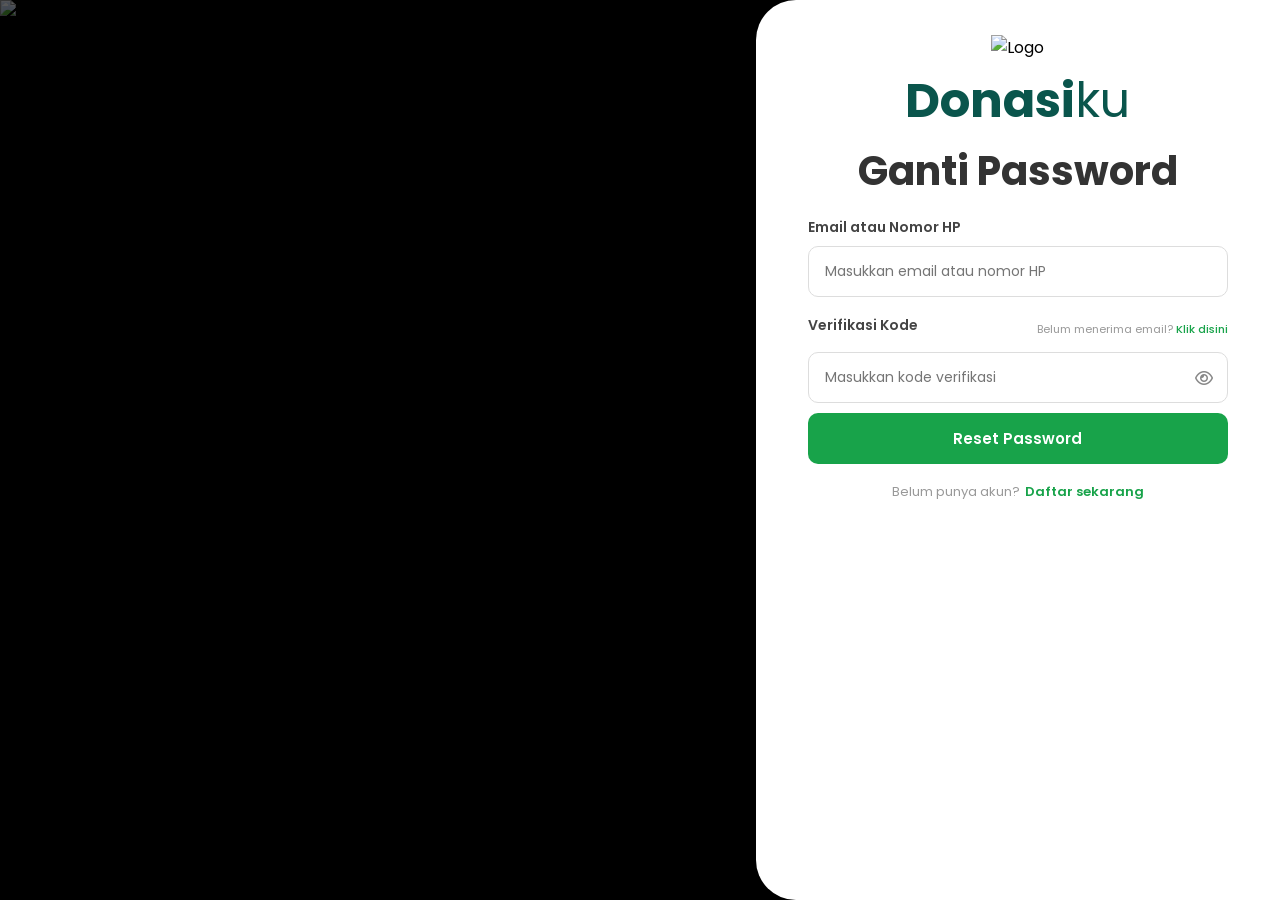
==== forgot.html @ 934cff76 "Add files via upload" ====
<!DOCTYPE html>
<html lang="id">
<head>
  <meta charset="UTF-8">
  <meta name="viewport" content="width=device-width, initial-scale=1.0">

  <title>Form Lupa Password</title>

  <!-- GOOGLE FONT -->
  <link rel="preconnect" href="https://fonts.googleapis.com">
  <link href="https://fonts.googleapis.com/css2?family=Poppins:wght@300;400;500;600;700&display=swap" rel="stylesheet">

  <!-- FONT AWESOME -->
  <link rel="stylesheet" href="https://cdnjs.cloudflare.com/ajax/libs/font-awesome/6.5.1/css/all.min.css">

  <!-- CSS -->
  <link rel="stylesheet" href="style.css">
</head>

<body>

  <div class="container">

    <!-- LEFT SIDE -->
    <div class="left-side">

      <img src="img/logingambar.png" alt="Forgot Password">

      <div class="overlay"></div>

    </div>

    <!-- RIGHT SIDE -->
    <div class="right-side">

      <div class="login-card">

        <!-- LOGO -->
        <div class="logo">
          <img src="img/logo.png" alt="Logo">
        </div>

        <!-- TITLE -->
        <h2 class="logo-text">
          <span class="bold">Donasi</span><span class="regular">ku</span>
        </h2>

        <!-- WELCOME -->
        <div class="welcome">
          <h1>Ganti Password</h1>
        </div>

        <!-- FORM -->
        <form id="forgotForm">

          <!-- EMAIL -->
          <div class="form-group">

            <label>Email atau Nomor HP</label>

            <div class="input-box">

              <input
                type="text"
                id="email"
                placeholder="Masukkan email atau nomor HP"
              >

            </div>

          </div>

          <!-- OTP -->
        <div class="form-group">

            <div class="otp-header">

              <label>Verifikasi Kode</label>

              <p>
                Belum menerima email?
                <a href="#">Klik disini</a>
              </p>

            </div>

            <div class="input-box">

        <input
            type="password"
            id="otp"
            placeholder="Masukkan kode verifikasi"
        >

        <span class="toggle-password" id="toggleOtp">
            <i class="fa-regular fa-eye"></i>
        </span>

        </div>

          <!-- BUTTON -->
          <button type="submit" class="btn-reset">
            Reset Password
          </button>

          <!-- SIGNUP -->
          <div class="signup">

            <span>Belum punya akun?</span>

            <a href="register.html">
              Daftar sekarang
            </a>

          </div>

        </form>

      </div>

    </div>

  </div>

  <!-- JS -->
  <script src="script.js"></script>

</body>
</html>
---- style.css ----
/* =========================
   GLOBAL
========================= */

*{
  margin:0;
  padding:0;
  box-sizing:border-box;
  font-family:'Poppins', sans-serif;
}

body{
  width:100%;
  height:100vh;
  background:#000;
  overflow:hidden;
}

/* =========================
   CONTAINER
========================= */

.container{
  display:flex;
  height:100vh;
  overflow:hidden;
}

/* =========================
   LEFT SIDE
========================= */

.left-side{
  flex:1.7;
  position:relative;

  display:flex;
  justify-content:center;
  align-items:center;

  overflow:hidden;
  background:#000;
}

.left-side img{
  width:100%;
  height:100%;

  object-fit:cover;
  object-position:center;

  display:block;

  filter:brightness(40%);
}

.overlay{
  position:absolute;
  inset:0;

  background:rgba(0,0,0,0.15);
}

/* =========================
   RIGHT SIDE
========================= */

.right-side{
  flex:1;
  background:#fff;

  border-top-left-radius:40px;
  border-bottom-left-radius:40px;

  display:flex;
  justify-content:center;

  overflow:hidden;

  padding:35px 40px;
}

/* =========================
   LOGIN CARD
========================= */

.login-card{
  width:100%;
  max-width:420px;
}

/* =========================
   LOGO
========================= */

.logo{
  text-align:center;
}

.logo img{
  width:100px;
  margin-bottom:5px;
}

.logo-text{
  text-align:center;
  color:#0A554C;
  font-size:48px;
  margin-bottom:10px;
}

.bold{
  font-weight:700;
}

.regular{
  font-weight:400;
}

/* =========================
   WELCOME
========================= */

.welcome{
  text-align:center;
  margin-bottom:22px;
}

.welcome h1{
  font-size:40px;
  color:#333;
  font-weight:700;
  line-height:1.2;
}

/* =========================
   FORM
========================= */

.form-group{
  margin-bottom:18px;
}

.form-group label{
  display:block;
  margin-bottom:8px;

  color:#444;
  font-size:14px;
  font-weight:600;
}

/* =========================
   INPUT
========================= */

.input-box{
  position:relative;
}

.input-box input{
  width:100%;

  padding:14px 16px;

  border:1px solid #ddd;
  border-radius:10px;

  outline:none;

  font-size:14px;

  transition:0.3s;
}

.input-box input:focus{
  border-color:#18a34a;
  box-shadow:0 0 0 3px rgba(24,163,74,0.1);
}

/* =========================
   TOGGLE PASSWORD
========================= */

.toggle-password{
  position:absolute;

  right:15px;
  top:50%;

  transform:translateY(-50%);

  color:#888;
  cursor:pointer;

  font-size:16px;
}

/* =========================
   LOGIN PAGE
========================= */

.form-extra{
  display:flex;
  justify-content:space-between;
  align-items:center;

  margin-bottom:20px;

  font-size:13px;
}

.remember{
  display:flex;
  align-items:center;
  gap:8px;
}

.remember input{
  accent-color:#18a34a;
}

.forgot{
  color:#18a34a;
  text-decoration:none;
}

.forgot:hover,
.forgot:hover{
  color:#14853d;
}

/* =========================
   BUTTONS
========================= */

.btn-login,
.btn-reset{
  width:100%;

  padding:14px;

  border:none;
  border-radius:10px;

  background:#18a34a;
  color:#fff;

  font-size:15px;
  font-weight:600;

  cursor:pointer;

  transition:0.3s;

  margin-top:10px;
  margin-bottom:18px;
}

.btn-login:hover,
.btn-reset:hover{
  background:#14853d;
}

/* =========================
   DIVIDER
========================= */

.divider{
  display:flex;
  align-items:center;
  gap:15px;

  margin-bottom:20px;

  color:#888;
  font-size:13px;
}

.divider::before,
.divider::after{
  content:'';

  flex:1;
  height:1px;

  background:#ddd;
}

/* =========================
   SOCIAL LOGIN
========================= */

.social-login{
  display:flex;
  gap:18px;

  margin-top:20px;
  margin-bottom:15px;
}

.social-btn{
  flex:1;

  border:1px solid #ddd;
  border-radius:12px;

  padding:16px;

  display:flex;
  justify-content:center;
  align-items:center;

  background:#fff;

  cursor:pointer;

  font-size:24px;

  transition:0.3s;
}

.social-btn:hover{
  background:#f5f5f5;
}

/* =========================
   ICON COLORS
========================= */

.fa-google{
  color:#4285F4;
}

.fa-facebook-f{
  color:#1877F2;
}

.fa-apple{
  color:#000;
}

/* =========================
   OTP HEADER
========================= */

.otp-header{
  display:flex;
  justify-content:space-between;
  align-items:center;

  margin-bottom:8px;
}

.otp-header p{
  font-size:11px;
  color:#999;
}

.otp-header a{
  color:#18a34a;
  text-decoration:none;
  font-weight:500;
}

/* =========================
   SIGNUP
========================= */

.signup{
  display:flex;
  justify-content:center;
  align-items:center;

  gap:5px;

  font-size:13px;
}

.signup span{
  color:#999;
}

.signup a{
  color:#18a34a;
  text-decoration:none;
  font-weight:600;
}

/* =========================
   RESPONSIVE
========================= */

@media(max-width:900px){

  .left-side{
    display:none;
  }

  .right-side{
    flex:1;
    border-radius:0;
  }

  .welcome h1{
    font-size:30px;
  }

  .logo-text{
    font-size:40px;
  }

}
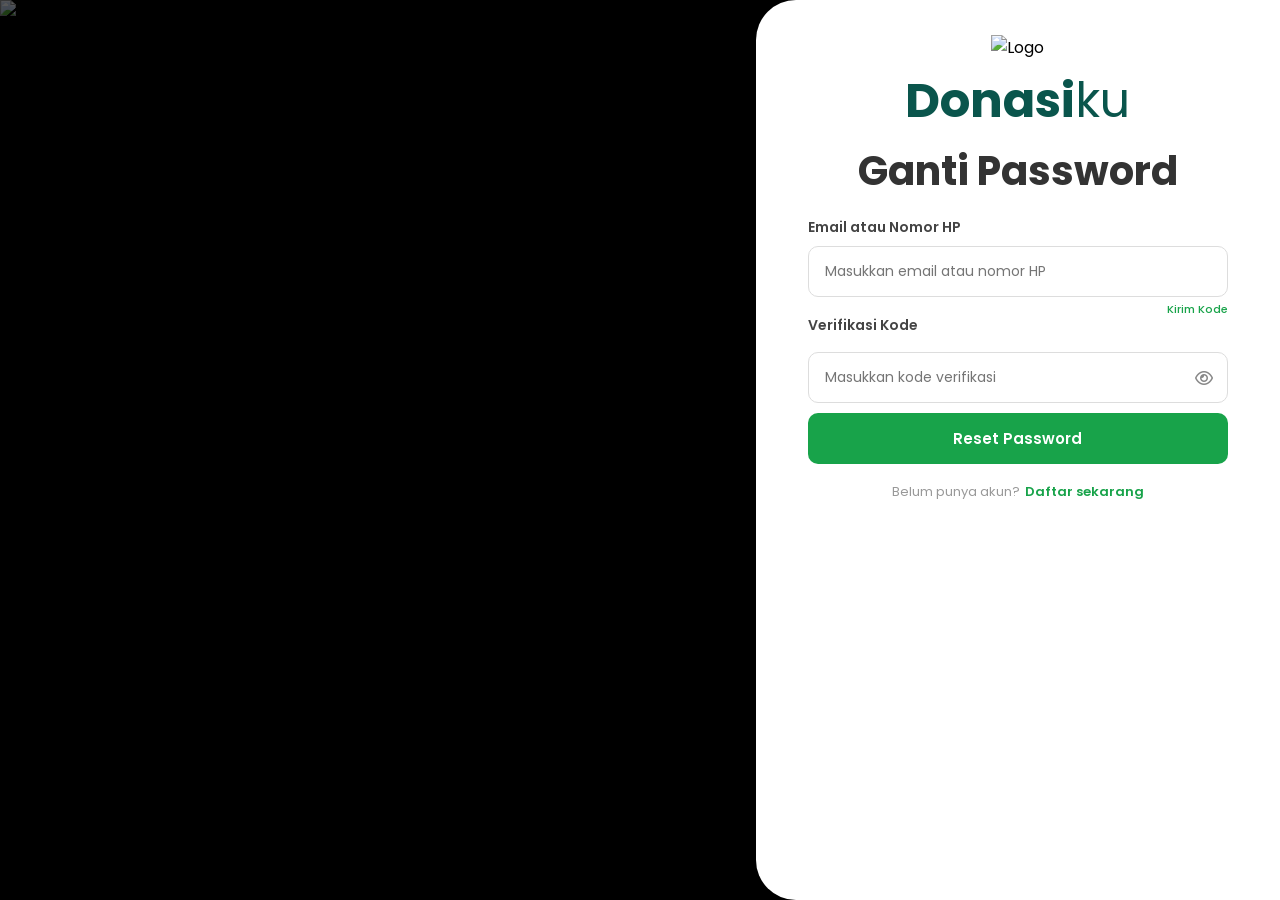
==== commit 12153c45: "Update forgot.html" ====
--- a/forgot.html
+++ b/forgot.html
@@ -1,129 +1,123 @@
 <!DOCTYPE html>
 <html lang="id">
+
 <head>
-  <meta charset="UTF-8">
-  <meta name="viewport" content="width=device-width, initial-scale=1.0">
+    <meta charset="UTF-8">
+    <meta name="viewport" content="width=device-width, initial-scale=1.0">
 
-  <title>Form Lupa Password</title>
+    <title>Form Lupa Password</title>
 
-  <!-- GOOGLE FONT -->
-  <link rel="preconnect" href="https://fonts.googleapis.com">
-  <link href="https://fonts.googleapis.com/css2?family=Poppins:wght@300;400;500;600;700&display=swap" rel="stylesheet">
+    <!-- GOOGLE FONT -->
+    <link rel="preconnect" href="https://fonts.googleapis.com">
+    <link href="https://fonts.googleapis.com/css2?family=Poppins:wght@300;400;500;600;700&display=swap"
+        rel="stylesheet">
 
-  <!-- FONT AWESOME -->
-  <link rel="stylesheet" href="https://cdnjs.cloudflare.com/ajax/libs/font-awesome/6.5.1/css/all.min.css">
+    <!-- FONT AWESOME -->
+    <link rel="stylesheet" href="https://cdnjs.cloudflare.com/ajax/libs/font-awesome/6.5.1/css/all.min.css">
 
-  <!-- CSS -->
-  <link rel="stylesheet" href="style.css">
+    <!-- CSS -->
+    <link rel="stylesheet" href="style.css">
 </head>
 
 <body>
 
-  <div class="container">
+    <div class="container">
 
-    <!-- LEFT SIDE -->
-    <div class="left-side">
+        <!-- LEFT SIDE -->
+        <div class="left-side">
 
-      <img src="img/logingambar.png" alt="Forgot Password">
+            <img src="img/logingambar.png" alt="Forgot Password">
 
-      <div class="overlay"></div>
+            <div class="overlay"></div>
+
+        </div>
+
+        <!-- RIGHT SIDE -->
+        <div class="right-side">
+
+            <div class="login-card">
+
+                <!-- LOGO -->
+                <div class="logo">
+                    <img src="img/logo.png" alt="Logo">
+                </div>
+
+                <!-- TITLE -->
+                <h2 class="logo-text">
+                    <span class="bold">Donasi</span><span class="regular">ku</span>
+                </h2>
+
+                <!-- WELCOME -->
+                <div class="welcome">
+                    <h1>Ganti Password</h1>
+                </div>
+
+                <!-- FORM -->
+                <form id="forgotForm">
+
+                    <!-- EMAIL -->
+                    <div class="form-group">
+
+                        <label>Email atau Nomor HP</label>
+
+                        <div class="input-box">
+
+                            <input type="text" id="email" placeholder="Masukkan email atau nomor HP">
+
+                        </div>
+
+                    </div>
+
+                    <!-- OTP -->
+                    <div class="form-group">
+
+                        <div class="otp-header">
+
+                            <label>Verifikasi Kode</label>
+
+                            <p>
+                                <a href="#">Kirim Kode</a>
+                            </p>
+
+                        </div>
+
+                        <div class="input-box">
+
+                            <input type="password" id="otp" placeholder="Masukkan kode verifikasi">
+
+                            <span class="toggle-password" id="toggleOtp">
+                                <i class="fa-regular fa-eye"></i>
+                            </span>
+
+                        </div>
+
+                        <!-- BUTTON -->
+                        <button type="submit" class="btn-reset">
+                            Reset Password
+                        </button>
+
+                        <!-- SIGNUP -->
+                        <div class="signup">
+
+                            <span>Belum punya akun?</span>
+
+                            <a href="register.html">
+                                Daftar sekarang
+                            </a>
+
+                        </div>
+
+                </form>
+
+            </div>
+
+        </div>
 
     </div>
 
-    <!-- RIGHT SIDE -->
-    <div class="right-side">
-
-      <div class="login-card">
-
-        <!-- LOGO -->
-        <div class="logo">
-          <img src="img/logo.png" alt="Logo">
-        </div>
-
-        <!-- TITLE -->
-        <h2 class="logo-text">
-          <span class="bold">Donasi</span><span class="regular">ku</span>
-        </h2>
-
-        <!-- WELCOME -->
-        <div class="welcome">
-          <h1>Ganti Password</h1>
-        </div>
-
-        <!-- FORM -->
-        <form id="forgotForm">
-
-          <!-- EMAIL -->
-          <div class="form-group">
-
-            <label>Email atau Nomor HP</label>
-
-            <div class="input-box">
-
-              <input
-                type="text"
-                id="email"
-                placeholder="Masukkan email atau nomor HP"
-              >
-
-            </div>
-
-          </div>
-
-          <!-- OTP -->
-        <div class="form-group">
-
-            <div class="otp-header">
-
-              <label>Verifikasi Kode</label>
-
-              <p>
-                Belum menerima email?
-                <a href="#">Klik disini</a>
-              </p>
-
-            </div>
-
-            <div class="input-box">
-
-        <input
-            type="password"
-            id="otp"
-            placeholder="Masukkan kode verifikasi"
-        >
-
-        <span class="toggle-password" id="toggleOtp">
-            <i class="fa-regular fa-eye"></i>
-        </span>
-
-        </div>
-
-          <!-- BUTTON -->
-          <button type="submit" class="btn-reset">
-            Reset Password
-          </button>
-
-          <!-- SIGNUP -->
-          <div class="signup">
-
-            <span>Belum punya akun?</span>
-
-            <a href="register.html">
-              Daftar sekarang
-            </a>
-
-          </div>
-
-        </form>
-
-      </div>
-
-    </div>
-
-  </div>
-
-  <!-- JS -->
-  <script src="script.js"></script>
+    <!-- JS -->
+    <script src="script.js"></script>
 
 </body>
-</html>+
+</html>
--- a/style.css
+++ b/style.css
@@ -361,6 +361,8 @@
   color:#18a34a;
   text-decoration:none;
   font-weight:500;
+  position:relative;
+  top: -20px;
 }
 
 /* =========================
@@ -387,6 +389,11 @@
   font-weight:600;
 }
 
+.signup a:hover,
+.singup a:hover{
+  color:#14853d;
+}
+
 /* =========================
    RESPONSIVE
 ========================= */
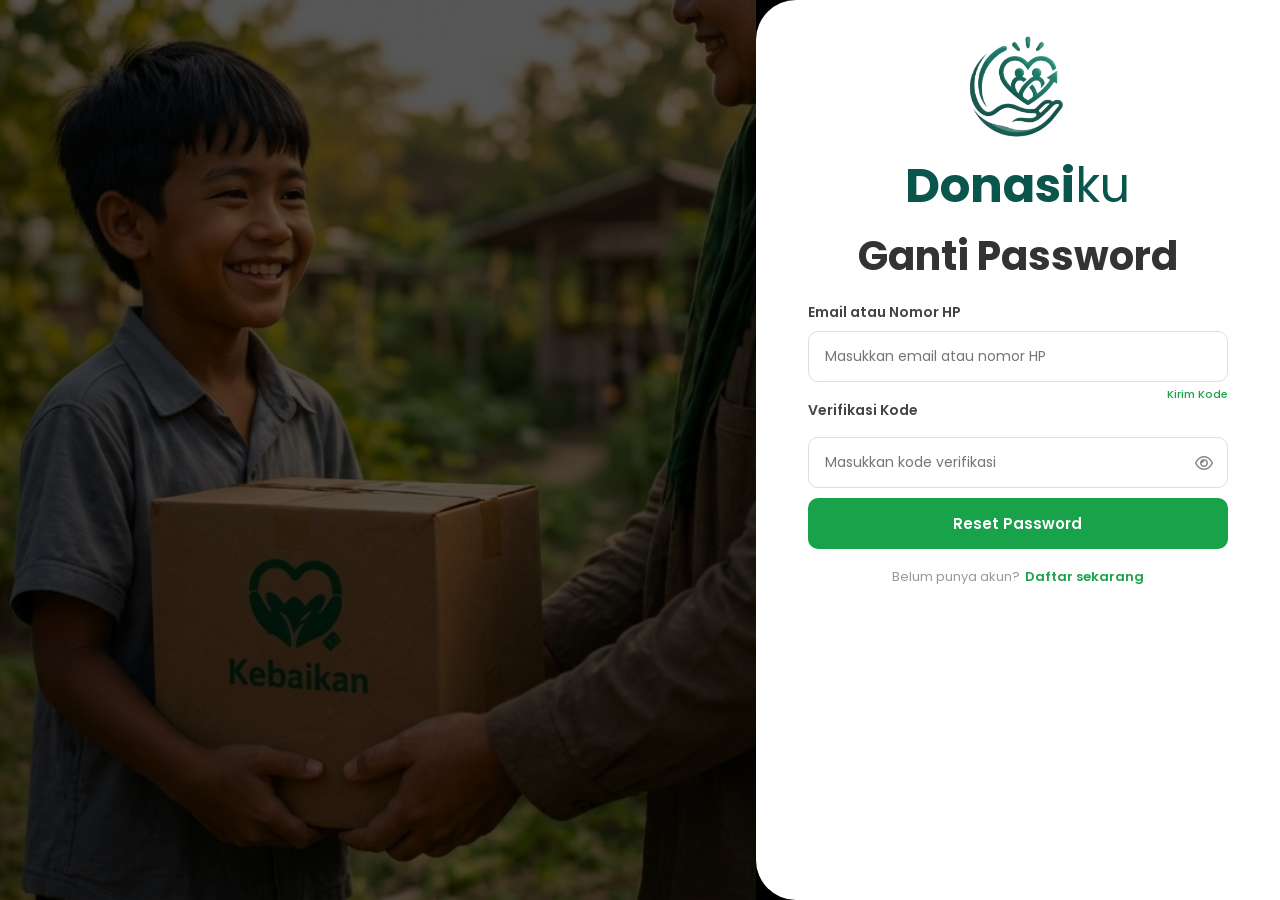
==== commit cf5b92f0: "feat: navigasi page login dan register" ====
--- a/forgot.html
+++ b/forgot.html
@@ -101,7 +101,7 @@
 
                             <span>Belum punya akun?</span>
 
-                            <a href="register.html">
+                            <a href="registerPage.html">
                                 Daftar sekarang
                             </a>
 
